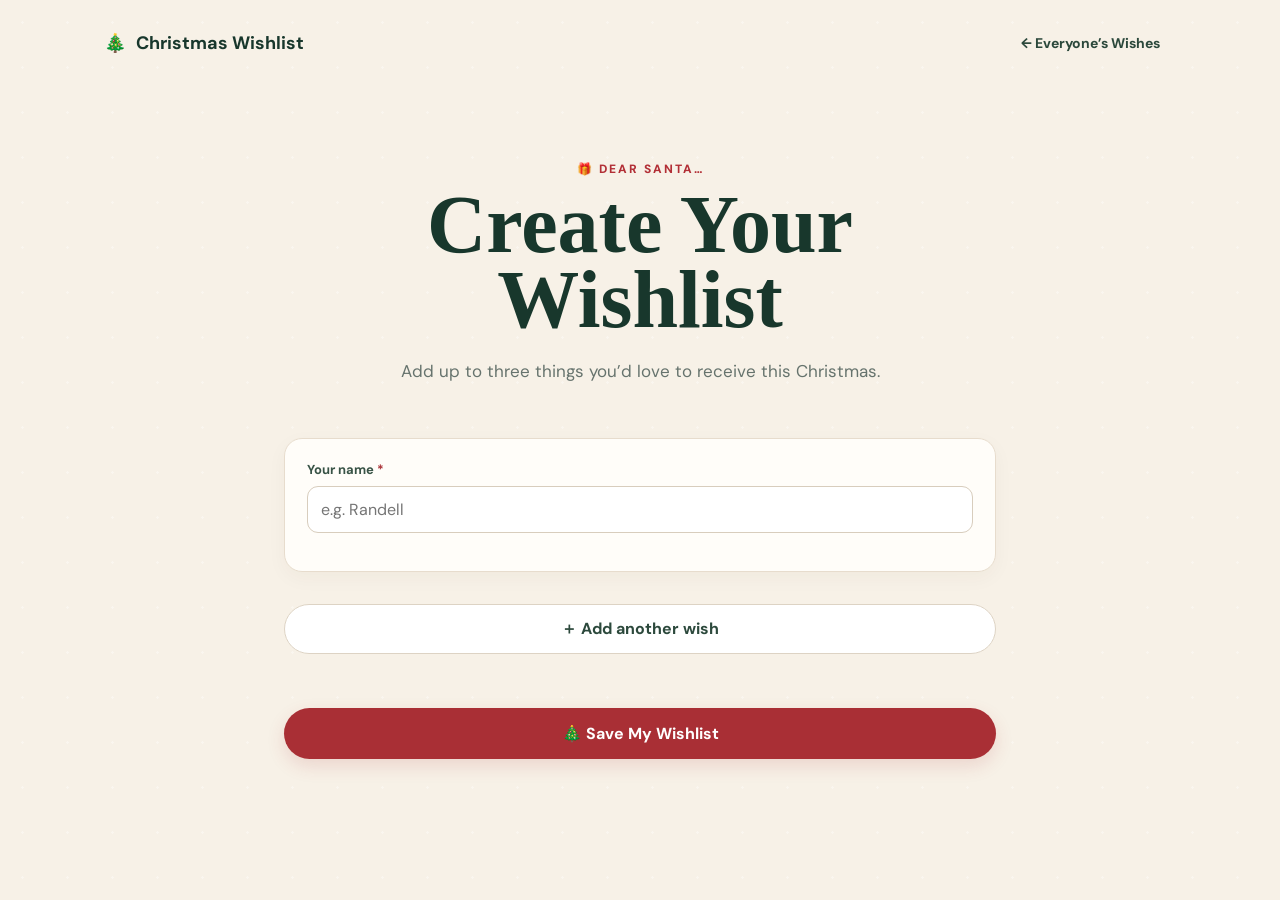
==== add.html @ f0d275de "update: Added simple wishlist website" ====
<!doctype html>
<html lang="en">
<head>
  <meta charset="utf-8">
  <meta name="viewport" content="width=device-width,initial-scale=1">
  <title>Add Your Wishlist 🎁</title>
  <link rel="preconnect" href="https://fonts.googleapis.com">
  <link rel="preconnect" href="https://fonts.gstatic.com" crossorigin>
  <link href="https://fonts.googleapis.com/css2?family=DM+Sans:wght@400;500;600;700&family=Mountains+of+Christmas:wght@700&display=swap" rel="stylesheet">
  <link rel="stylesheet" href="css/style.css">
</head>
<body>
  <div class="snow" aria-hidden="true"></div>
  <header class="site-header">
    <a class="brand" href="index.html"><span>🎄</span> Christmas Wishlist</a>
    <nav><a class="nav-link secondary-link" href="index.html">← Everyone’s Wishes</a></nav>
  </header>

  <main class="container narrow">
    <section class="form-hero">
      <p class="eyebrow">🎁 Dear Santa…</p>
      <h1>Create Your Wishlist</h1>
      <p class="hero-copy">Add up to three things you’d love to receive this Christmas.</p>
    </section>

    <form id="wishlist-form" class="wishlist-form">
      <div class="form-card">
        <label for="person-name">Your name <span class="required">*</span></label>
        <input id="person-name" name="name" maxlength="80" required placeholder="e.g. Randell">
      </div>

      <div id="wish-fields"></div>

      <button type="button" id="add-wish" class="button ghost">＋ Add another wish</button>
      <p id="form-error" class="form-error" role="alert"></p>

      <button class="button primary submit-button" type="submit">🎄 Save My Wishlist</button>
    </form>

    <section id="success" class="success-card hidden">
      <div class="success-icon">🎉</div>
      <h2>Wishlist saved!</h2>
      <p>Your Christmas wishes are now on the list.</p>
      <div class="success-actions">
        <a id="view-link" class="button primary" href="index.html">View Everyone’s Wishes</a>
        <button id="copy-link" class="button ghost" type="button">📋 Copy My Wishlist Link</button>
      </div>
      <p id="copy-status" class="muted"></p>
    </section>
  </main>
  <script type="module" src="js/add.js"></script>
</body>
</html>
---- css/style.css ----
*{box-sizing:border-box}html{scroll-behavior:smooth}body{margin:0;background:#f7f1e7;color:#26362f;font-family:"DM Sans",system-ui,sans-serif;min-height:100vh}.snow{position:fixed;inset:0;pointer-events:none;opacity:.35;background-image:radial-gradient(circle,#fff 1px,transparent 1.5px);background-size:45px 45px;z-index:0}.site-header{position:relative;z-index:2;max-width:1120px;margin:auto;padding:24px 24px;display:flex;justify-content:space-between;align-items:center}.brand{font-weight:700;text-decoration:none;color:#18372c;font-size:18px}.brand span{margin-right:6px}.nav-link{display:inline-flex;padding:10px 16px;border-radius:999px;text-decoration:none;color:#fff;background:#a92f35;font-weight:700;font-size:14px}.secondary-link{background:transparent;color:#2b483b}.container{position:relative;z-index:1;max-width:1120px;margin:auto;padding:40px 24px 70px}.narrow{max-width:760px}.hero{text-align:center;padding:55px 0 35px}.eyebrow{color:#b22f36;text-transform:uppercase;letter-spacing:2px;font-size:12px;font-weight:800;margin:0 0 10px}.hero h1,.form-hero h1,.admin-heading h1,.admin-login h1,.personal-card h1{font-family:"Mountains of Christmas",serif;color:#18372c;font-size:clamp(48px,8vw,82px);line-height:.92;margin:0 0 20px}.hero-copy{max-width:570px;margin:0 auto 28px;color:#66736d;font-size:17px;line-height:1.6}.button{border:0;border-radius:999px;padding:13px 20px;font:inherit;font-weight:700;text-decoration:none;display:inline-flex;justify-content:center;align-items:center;cursor:pointer;transition:.15s transform,.15s opacity}.button:hover{transform:translateY(-1px)}.button:disabled{opacity:.6;cursor:wait}.primary{background:#a92f35;color:#fff;box-shadow:0 7px 18px #a92f3525}.ghost{background:#fff;color:#2c493c;border:1px solid #ddd3c4}.stats{display:flex;justify-content:center;gap:1px;margin:25px auto 55px;max-width:500px}.stats div{background:#fff8ef;padding:20px 35px;text-align:center;border:1px solid #e8dfd2;flex:1}.stats div:first-child{border-radius:18px 0 0 18px}.stats div:last-child{border-radius:0 18px 18px 0}.stats strong{display:block;font-size:30px;color:#a92f35}.stats span{font-size:12px;color:#77837c;text-transform:uppercase;letter-spacing:1px}.toolbar{display:flex;justify-content:space-between;align-items:end;gap:20px;margin-bottom:22px}.toolbar h2{margin:0;font-family:"Mountains of Christmas",serif;font-size:34px;color:#18372c}.muted{color:#78827d}.search{background:#fff;border:1px solid #ddd3c4;border-radius:14px;padding:0 14px;display:flex;align-items:center;gap:8px;min-width:290px}.search input{border:0;outline:0;background:transparent;padding:13px 4px;width:100%;font:inherit}.status{padding:20px;text-align:center;color:#718078}.hidden{display:none!important}.wishlist-grid{display:grid;grid-template-columns:repeat(3,1fr);gap:18px}.wishlist-card{position:relative;background:#fffdf9;border:1px solid #e7dccd;border-radius:20px;padding:25px;box-shadow:0 8px 25px #4d35250b;overflow:hidden}.card-ribbon{position:absolute;right:17px;top:16px;font-size:23px}.wishlist-card h3{margin:0 30px 20px 0;color:#1f3b30;font-size:21px}.wishes{display:grid;gap:12px}.wish{display:flex;gap:11px;padding:11px 0;border-top:1px dashed #ded3c4}.wish-number{width:25px;height:25px;flex:none;border-radius:50%;display:grid;place-items:center;background:#f3dfc2;color:#7e572a;font-size:12px;font-weight:800}.wish strong{font-size:15px}.wish p{margin:5px 0 0;color:#77817c;font-size:13px;line-height:1.5}.form-hero{text-align:center;padding:35px 0 25px}.wishlist-form{display:grid;gap:16px}.form-card{background:#fffdf9;border:1px solid #e7dccd;border-radius:18px;padding:22px;box-shadow:0 6px 20px #4d35250a}.form-card label{display:block;font-weight:700;font-size:13px;margin:0 0 8px;color:#385346}.form-card label+input,.form-card label+textarea{margin-bottom:16px}.form-card input,.form-card textarea{width:100%;border:1px solid #d8cdbd;border-radius:11px;background:#fff;padding:12px 13px;font:inherit;outline:none}.form-card input:focus,.form-card textarea:focus{border-color:#a92f35;box-shadow:0 0 0 3px #a92f3512}.required{color:#a92f35}.optional{color:#9a9d98;font-weight:400}.wish-heading{display:flex;justify-content:space-between;margin-bottom:18px;font-weight:800;color:#a92f35;font-size:12px;letter-spacing:1px}.remove-wish{border:0;background:none;color:#8c5d58;cursor:pointer}.submit-button{width:100%;padding:15px;margin-top:4px}.form-error{color:#a92f35;min-height:18px;margin:0;text-align:center;font-size:13px}.success-card,.personal-card{background:#fffdf9;border:1px solid #e7dccd;border-radius:24px;padding:40px;text-align:center;box-shadow:0 10px 30px #4d35250d}.success-icon,.personal-icon{font-size:50px}.success-card h2{font-family:"Mountains of Christmas",serif;font-size:45px;color:#18372c;margin:8px 0}.success-actions{display:flex;gap:10px;justify-content:center;flex-wrap:wrap;margin-top:25px}.admin-container{max-width:900px}.admin-login{max-width:450px;margin:50px auto;text-align:center}.compact{text-align:left}.admin-heading{display:flex;justify-content:space-between;align-items:center;margin-bottom:20px}.admin-heading h1{font-size:55px}.admin-list{display:grid;gap:15px}.admin-card{background:#fffdf9;border:1px solid #e7dccd;border-radius:18px;padding:20px}.admin-card-head{display:flex;gap:10px;margin-bottom:14px}.admin-name,.admin-wish input,.admin-wish textarea{border:1px solid #d8cdbd;border-radius:9px;background:#fff;padding:10px;font:inherit;width:100%}.admin-name{font-weight:700}.danger{border:0;border-radius:999px;background:#f4d8d6;color:#8c292e;padding:8px 13px;font-weight:700;cursor:pointer;white-space:nowrap}.admin-wishes{display:grid;gap:8px}.admin-wish{display:grid;grid-template-columns:1fr 1.3fr;gap:8px}.save-wishlist{margin-top:12px}.save-result{margin-left:10px;font-size:13px;color:#47705c}.personal-card h1{font-size:55px;margin-bottom:28px}.personal-wishes{text-align:left;display:grid;gap:10px;margin-bottom:25px}.personal-wish{display:flex;gap:15px;align-items:flex-start;padding:15px;border-radius:14px;background:#faf4ea}.personal-wish>span{font-weight:800;color:#a92f35}.personal-wish h3{margin:0;font-size:18px}.personal-wish p{margin:5px 0 0;color:#737c77;line-height:1.5}footer{position:relative;z-index:1;text-align:center;padding:20px;color:#89918c;font-size:12px}footer a{color:inherit}@media(max-width:850px){.wishlist-grid{grid-template-columns:repeat(2,1fr)}}@media(max-width:650px){.site-header{padding:18px 16px}.brand{font-size:15px}.nav-link{padding:8px 11px;font-size:12px}.container{padding:25px 16px 55px}.hero{padding:35px 0 20px}.hero h1{font-size:54px}.toolbar{display:block}.toolbar h2{font-size:30px}.search{margin-top:15px;min-width:0}.wishlist-grid{grid-template-columns:1fr}.stats{margin-bottom:38px}.stats div{padding:16px}.stats strong{font-size:25px}.form-hero h1{font-size:52px}.success-card,.personal-card{padding:28px 20px}.admin-heading{align-items:flex-start}.admin-heading h1{font-size:45px}.admin-card-head{flex-direction:column}.admin-wish{grid-template-columns:1fr}.danger{align-self:flex-start}.personal-card h1{font-size:48px}}
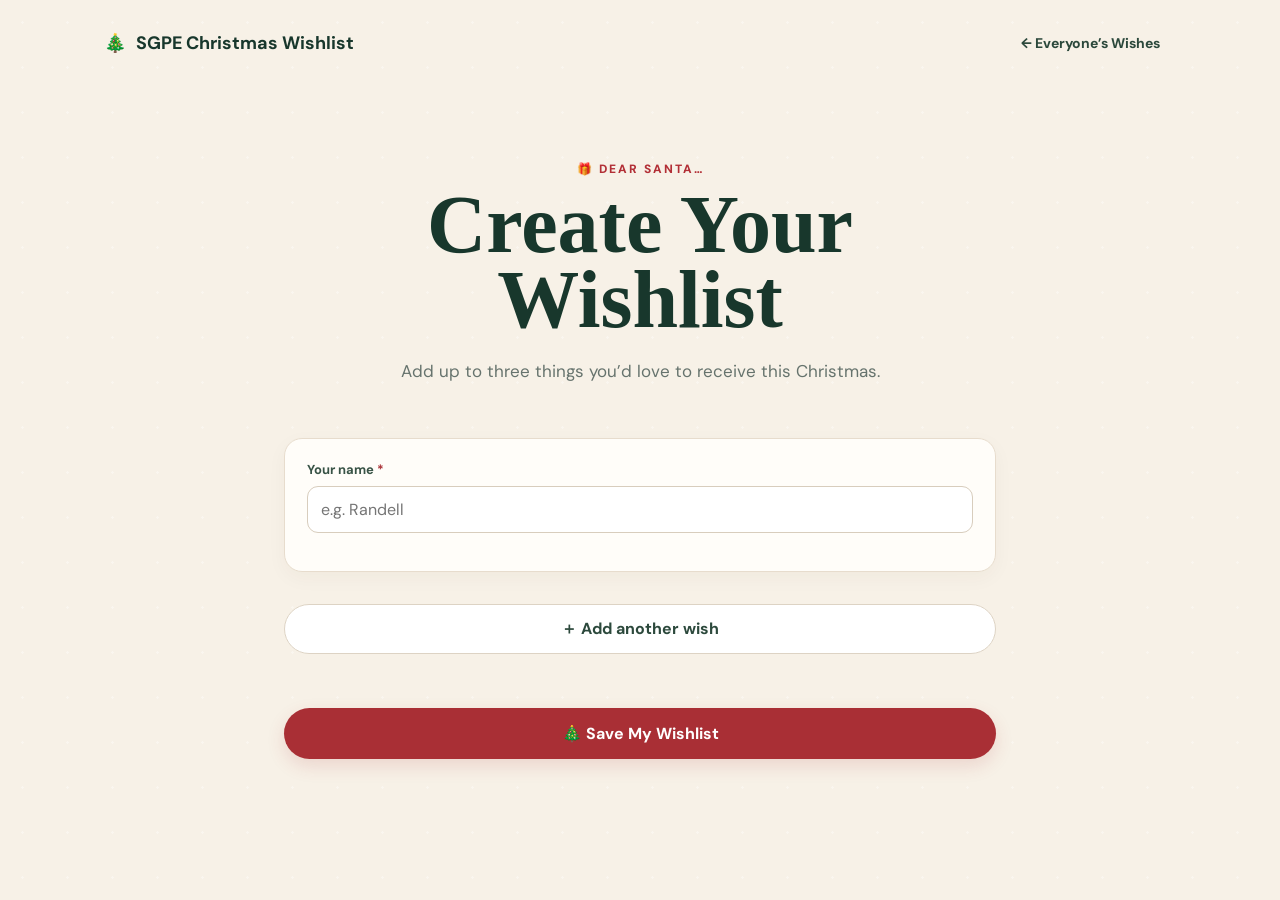
==== commit bc307b8b: "update: Added simple wishlist website" ====
--- a/add.html
+++ b/add.html
@@ -12,7 +12,7 @@
 <body>
   <div class="snow" aria-hidden="true"></div>
   <header class="site-header">
-    <a class="brand" href="index.html"><span>🎄</span> Christmas Wishlist</a>
+    <a class="brand" href="index.html"><span>🎄</span> SGPE Christmas Wishlist</a>
     <nav><a class="nav-link secondary-link" href="index.html">← Everyone’s Wishes</a></nav>
   </header>
 
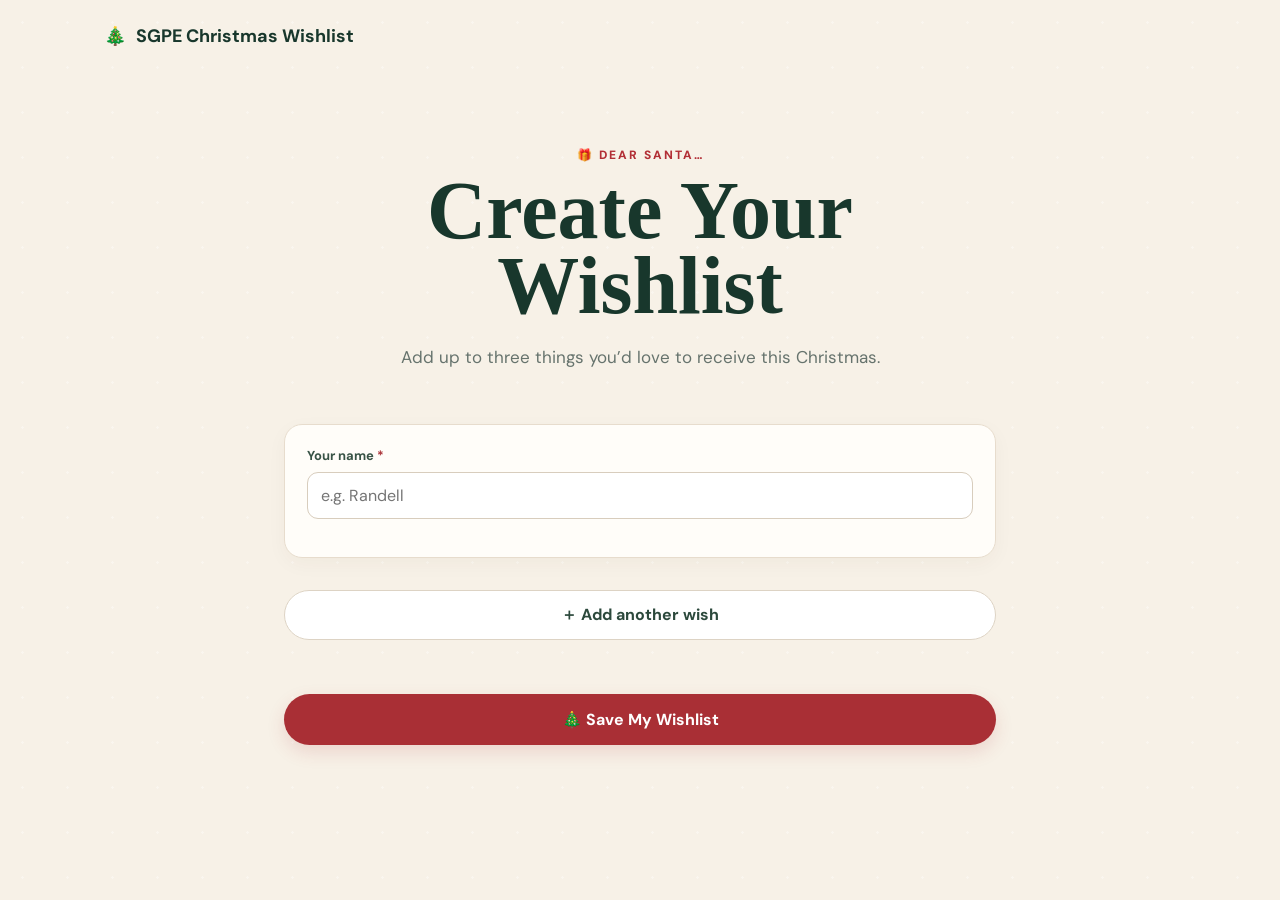
==== commit ee34660e: "update: Added simple wishlist website" ====
--- a/add.html
+++ b/add.html
@@ -13,7 +13,6 @@
   <div class="snow" aria-hidden="true"></div>
   <header class="site-header">
     <a class="brand" href="index.html"><span>🎄</span> SGPE Christmas Wishlist</a>
-    <nav><a class="nav-link secondary-link" href="index.html">← Everyone’s Wishes</a></nav>
   </header>
 
   <main class="container narrow">
